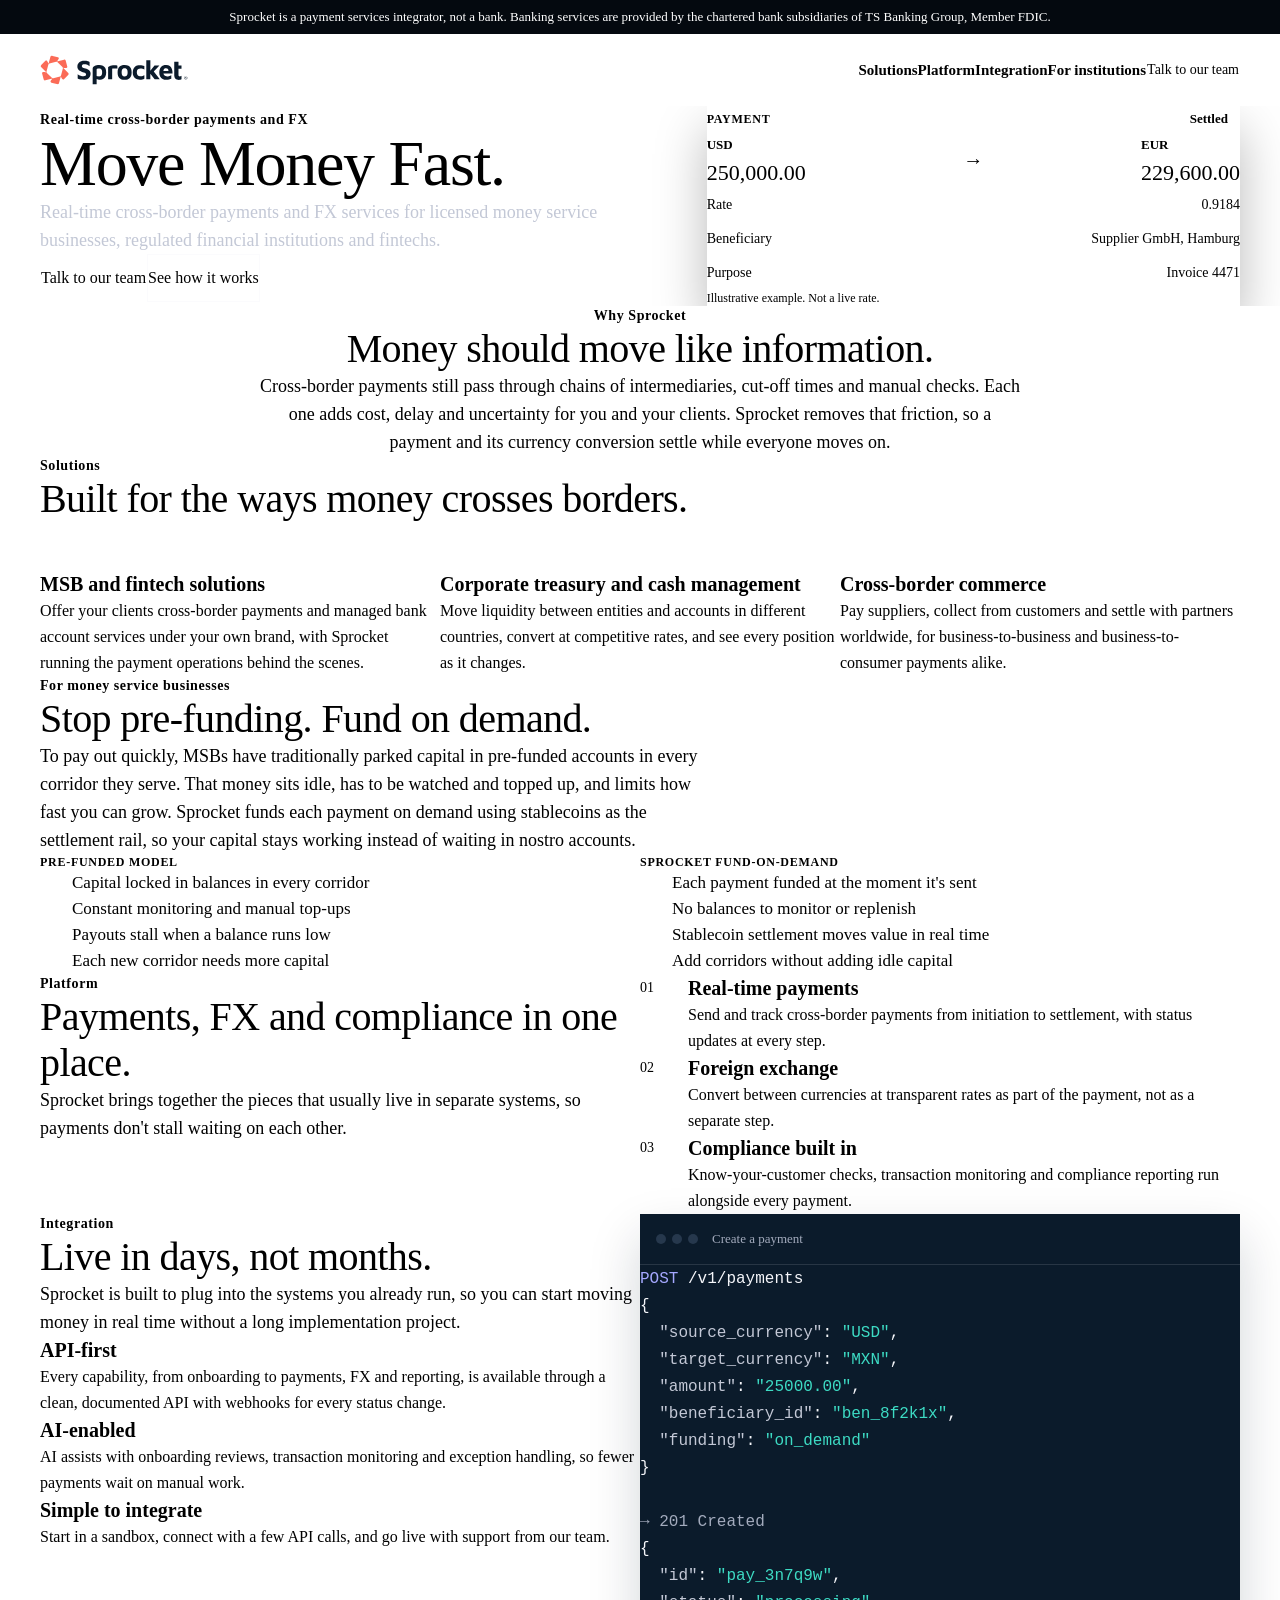
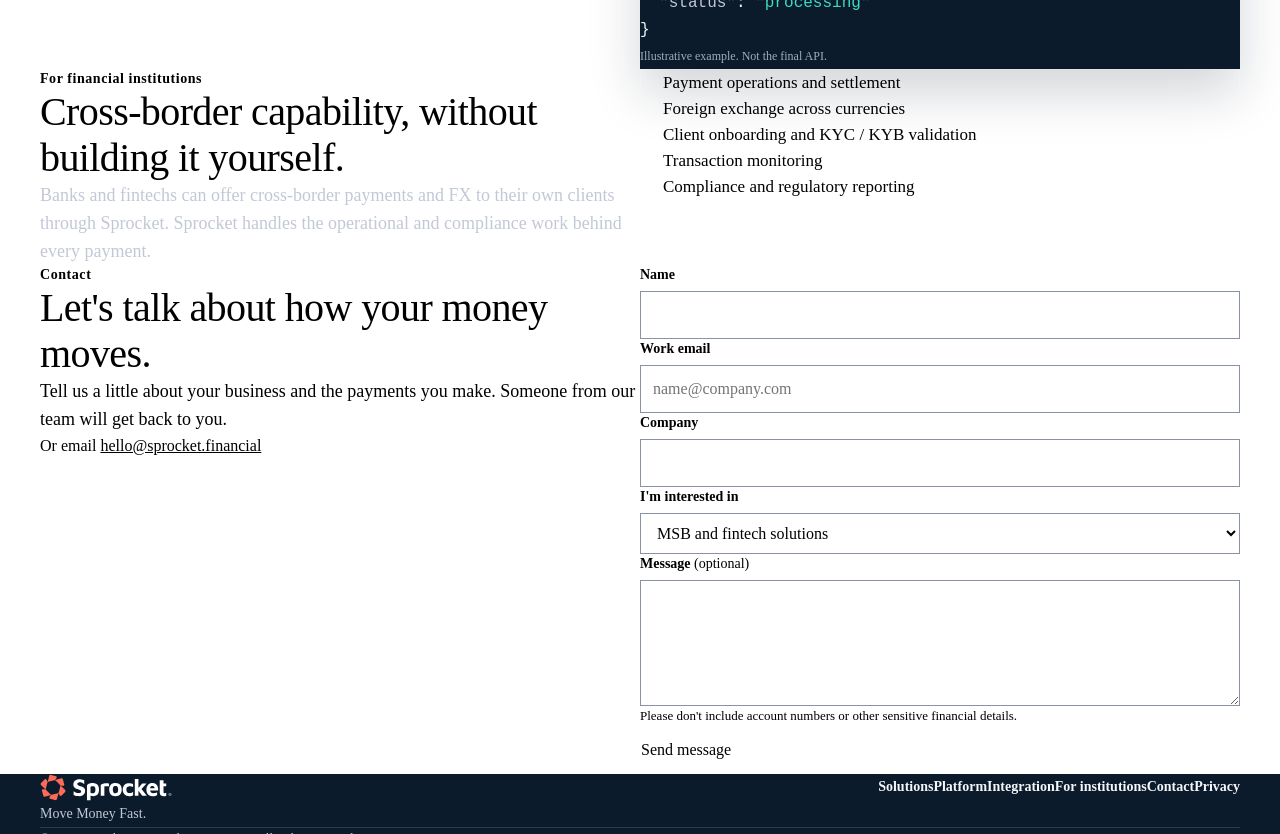
==== site/index.html @ 2cdcb0d5 "Add Sprocket marketing site and GitHub Pages deploy - site/: single-page responsive site (index.html" ====
<!doctype html>
<html lang="en">
<head>
<meta charset="utf-8">
<meta name="viewport" content="width=device-width, initial-scale=1">
<title>Sprocket — Move Money Fast.</title>
<meta name="description" content="Real-time cross-border payments and FX services for licensed money service businesses, regulated financial institutions and fintechs.">
<meta property="og:title" content="Sprocket — Move Money Fast.">
<meta property="og:description" content="Real-time cross-border payments and FX for licensed money service businesses, regulated financial institutions and fintechs.">
<meta property="og:type" content="website">
<meta property="og:url" content="https://sprocket.financial/">
<meta name="theme-color" content="#0B1B2B">
<link rel="icon" href="assets/favicon.svg" type="image/svg+xml">
<link rel="stylesheet" href="style-guide/tokens.css">
<link rel="stylesheet" href="styles.css">
</head>
<body>
<a class="skip" href="#main">Skip to content</a>

<header class="site-header">
  <div class="disclosure-bar" role="note"><div class="wrap"><p>Sprocket is a payment services integrator, not a bank. Banking services are provided by the chartered bank subsidiaries of TS Banking Group, Member FDIC.</p></div></div>
  <div class="wrap header-row">
    <a class="brand" href="#top" aria-label="Sprocket home">
      <picture>
        <source srcset="assets/sprocket-logo-reversed.svg" media="(prefers-color-scheme: dark)">
        <img src="assets/sprocket-logo-color.svg" alt="Sprocket" width="148" height="30">
      </picture>
    </a>
    <button class="nav-toggle" aria-expanded="false" aria-controls="site-nav" aria-label="Open menu">
      <span></span><span></span>
    </button>
    <nav id="site-nav" class="site-nav" aria-label="Main">
      <a href="#solutions">Solutions</a>
      <a href="#platform">Platform</a>
      <a href="#integration">Integration</a>
      <a href="#institutions">For institutions</a>
      <a class="btn btn-primary btn-sm" href="#contact">Talk to our team</a>
    </nav>
  </div>
</header>

<main id="main">

<section class="hero" id="top">
  <div class="streaks" aria-hidden="true"><span></span><span></span><span></span><span></span><span></span></div>
  <div class="wrap hero-grid">
    <div class="hero-copy">
      <p class="eyebrow eyebrow-inverse">Real-time cross-border payments and FX</p>
      <h1>Move Money Fast.</h1>
      <p class="lede">Real-time cross-border payments and FX services for licensed money service businesses, regulated financial institutions and fintechs.</p>
      <div class="actions">
        <a class="btn btn-primary" href="#contact">Talk to our team</a>
        <a class="btn btn-ghost-inverse" href="#platform">See how it works</a>
      </div>
    </div>
    <div class="hero-card" aria-label="Example payment">
      <div class="card-top">
        <span class="label">Payment</span>
        <span class="pill pill-live"><span class="dot"></span>Settled</span>
      </div>
      <div class="pair">
        <div>
          <span class="ccy">USD</span>
          <span class="amount">250,000.00</span>
        </div>
        <span class="arrow" aria-hidden="true">→</span>
        <div>
          <span class="ccy">EUR</span>
          <span class="amount">229,600.00</span>
        </div>
      </div>
      <div class="card-row"><span>Rate</span><span class="mono">0.9184</span></div>
      <div class="card-row"><span>Beneficiary</span><span>Supplier GmbH, Hamburg</span></div>
      <div class="card-row"><span>Purpose</span><span>Invoice 4471</span></div>
      <p class="card-note">Illustrative example. Not a live rate.</p>
    </div>
  </div>
</section>

<section class="section idea">
  <div class="wrap narrow center">
    <p class="eyebrow">Why Sprocket</p>
    <h2>Money should move like information.</h2>
    <p class="body-l">Cross-border payments still pass through chains of intermediaries, cut-off times and manual checks. Each one adds cost, delay and uncertainty for you and your clients. Sprocket removes that friction, so a payment and its currency conversion settle while everyone moves on.</p>
  </div>
</section>

<section class="section alt" id="solutions">
  <div class="wrap">
    <div class="section-head">
      <p class="eyebrow">Solutions</p>
      <h2>Built for the ways money crosses borders.</h2>
    </div>
    <div class="cards">
      <article class="card">
        <div class="icon" aria-hidden="true"><svg viewBox="0 0 24 24"><rect x="3" y="6" width="18" height="13" rx="2"/><path d="M3 10h18M7 15h4"/><path d="M8 6V4h8v2"/></svg></div>
        <h3>MSB and fintech solutions</h3>
        <p>Offer your clients cross-border payments and managed bank account services under your own brand, with Sprocket running the payment operations behind the scenes.</p>
      </article>
      <article class="card">
        <div class="icon" aria-hidden="true"><svg viewBox="0 0 24 24"><path d="M3 21h18M5 21V8l7-4 7 4v13M9 21v-6h6v6M9 11h.01M15 11h.01"/></svg></div>
        <h3>Corporate treasury and cash management</h3>
        <p>Move liquidity between entities and accounts in different countries, convert at competitive rates, and see every position as it changes.</p>
      </article>
      <article class="card">
        <div class="icon" aria-hidden="true"><svg viewBox="0 0 24 24"><circle cx="12" cy="12" r="9"/><path d="M3 12h18M12 3c2.5 2.7 3.8 5.7 3.8 9s-1.3 6.3-3.8 9c-2.5-2.7-3.8-5.7-3.8-9S9.5 5.7 12 3z"/></svg></div>
        <h3>Cross-border commerce</h3>
        <p>Pay suppliers, collect from customers and settle with partners worldwide, for business-to-business and business-to-consumer payments alike.</p>
      </article>
    </div>
  </div>
</section>

<section class="section" id="fund-on-demand">
  <div class="wrap">
    <div class="section-head">
      <p class="eyebrow">For money service businesses</p>
      <h2>Stop pre-funding. Fund on demand.</h2>
      <p class="body-l">To pay out quickly, MSBs have traditionally parked capital in pre-funded accounts in every corridor they serve. That money sits idle, has to be watched and topped up, and limits how fast you can grow. Sprocket funds each payment on demand using stablecoins as the settlement rail, so your capital stays working instead of waiting in nostro accounts.</p>
    </div>
    <div class="compare">
      <div class="compare-col">
        <p class="label">Pre-funded model</p>
        <ul class="ticks ticks-off">
          <li>Capital locked in balances in every corridor</li>
          <li>Constant monitoring and manual top-ups</li>
          <li>Payouts stall when a balance runs low</li>
          <li>Each new corridor needs more capital</li>
        </ul>
      </div>
      <div class="compare-col compare-on">
        <p class="label">Sprocket fund-on-demand</p>
        <ul class="ticks">
          <li>Each payment funded at the moment it's sent</li>
          <li>No balances to monitor or replenish</li>
          <li>Stablecoin settlement moves value in real time</li>
          <li>Add corridors without adding idle capital</li>
        </ul>
      </div>
    </div>
  </div>
</section>

<section class="section alt" id="platform">
  <div class="wrap split">
    <div>
      <p class="eyebrow">Platform</p>
      <h2>Payments, FX and compliance in one place.</h2>
      <p class="body-l">Sprocket brings together the pieces that usually live in separate systems, so payments don't stall waiting on each other.</p>
    </div>
    <ul class="features">
      <li>
        <span class="num mono">01</span>
        <div><h3>Real-time payments</h3><p>Send and track cross-border payments from initiation to settlement, with status updates at every step.</p></div>
      </li>
      <li>
        <span class="num mono">02</span>
        <div><h3>Foreign exchange</h3><p>Convert between currencies at transparent rates as part of the payment, not as a separate step.</p></div>
      </li>
      <li>
        <span class="num mono">03</span>
        <div><h3>Compliance built in</h3><p>Know-your-customer checks, transaction monitoring and compliance reporting run alongside every payment.</p></div>
      </li>
    </ul>
  </div>
</section>

<section class="section integration" id="integration">
  <div class="wrap split">
    <div>
      <p class="eyebrow">Integration</p>
      <h2>Live in days, not months.</h2>
      <p class="body-l">Sprocket is built to plug into the systems you already run, so you can start moving money in real time without a long implementation project.</p>
      <ul class="points">
        <li><h3>API-first</h3><p>Every capability, from onboarding to payments, FX and reporting, is available through a clean, documented API with webhooks for every status change.</p></li>
        <li><h3>AI-enabled</h3><p>AI assists with onboarding reviews, transaction monitoring and exception handling, so fewer payments wait on manual work.</p></li>
        <li><h3>Simple to integrate</h3><p>Start in a sandbox, connect with a few API calls, and go live with support from our team.</p></li>
      </ul>
    </div>
    <figure class="code">
      <div class="code-bar"><span></span><span></span><span></span><em>Create a payment</em></div>
<pre><code><span class="k">POST</span> /v1/payments
{
  <span class="s">"source_currency"</span>: <span class="v">"USD"</span>,
  <span class="s">"target_currency"</span>: <span class="v">"MXN"</span>,
  <span class="s">"amount"</span>: <span class="v">"25000.00"</span>,
  <span class="s">"beneficiary_id"</span>: <span class="v">"ben_8f2k1x"</span>,
  <span class="s">"funding"</span>: <span class="v">"on_demand"</span>
}

<span class="c">→ 201 Created</span>
{
  <span class="s">"id"</span>: <span class="v">"pay_3n7q9w"</span>,
  <span class="s">"status"</span>: <span class="v">"processing"</span>
}</code></pre>
      <figcaption>Illustrative example. Not the final API.</figcaption>
    </figure>
  </div>
</section>

<section class="section inverse" id="institutions">
  <div class="wrap split">
    <div>
      <p class="eyebrow eyebrow-inverse">For financial institutions</p>
      <h2>Cross-border capability, without building it yourself.</h2>
      <p class="body-l">Banks and fintechs can offer cross-border payments and FX to their own clients through Sprocket. Sprocket handles the operational and compliance work behind every payment.</p>
    </div>
    <ul class="handles">
      <li><span class="check" aria-hidden="true"></span>Payment operations and settlement</li>
      <li><span class="check" aria-hidden="true"></span>Foreign exchange across currencies</li>
      <li><span class="check" aria-hidden="true"></span>Client onboarding and KYC / KYB validation</li>
      <li><span class="check" aria-hidden="true"></span>Transaction monitoring</li>
      <li><span class="check" aria-hidden="true"></span>Compliance and regulatory reporting</li>
    </ul>
  </div>
</section>

<section class="section" id="contact">
  <div class="wrap split">
    <div>
      <p class="eyebrow">Contact</p>
      <h2>Let's talk about how your money moves.</h2>
      <p class="body-l">Tell us a little about your business and the payments you make. Someone from our team will get back to you.</p>
      <p class="direct">Or email <a href="mailto:hello@sprocket.financial">hello@sprocket.financial</a></p>
    </div>
    <form class="form" id="contact-form" action="mailto:hello@sprocket.financial" method="post" enctype="text/plain">
      <div class="field"><label for="f-name">Name</label><input id="f-name" name="name" autocomplete="name" required></div>
      <div class="field"><label for="f-email">Work email</label><input id="f-email" name="email" type="email" autocomplete="email" placeholder="name@company.com" required></div>
      <div class="field"><label for="f-company">Company</label><input id="f-company" name="company" autocomplete="organization" required></div>
      <div class="field">
        <label for="f-type">I'm interested in</label>
        <select id="f-type" name="interest">
          <option>MSB and fintech solutions</option>
          <option>Corporate treasury and cash management</option>
          <option>Cross-border commerce</option>
          <option>Partnering as a financial institution</option>
          <option>Something else</option>
        </select>
      </div>
      <div class="field"><label for="f-msg">Message <span class="opt">(optional)</span></label><textarea id="f-msg" name="message" rows="4"></textarea></div>
      <p class="form-note">Please don't include account numbers or other sensitive financial details.</p>
      <button class="btn btn-primary" type="submit">Send message</button>
    </form>
  </div>
</section>

</main>

<footer class="site-footer">
  <div class="wrap footer-grid">
    <div>
      <img src="assets/sprocket-logo-reversed.svg" alt="Sprocket" width="132" height="27">
      <p class="tag">Move Money Fast.</p>
    </div>
    <nav class="footer-links" aria-label="Footer">
      <a href="#solutions">Solutions</a>
      <a href="#platform">Platform</a>
      <a href="#integration">Integration</a>
      <a href="#institutions">For institutions</a>
      <a href="#contact">Contact</a>
      <a href="privacy.html">Privacy</a>
    </nav>
  </div>
  <div class="wrap legal">
    <p>© <span id="year">2026</span> Sprocket Financial Services, Inc. All rights reserved.</p>
  </div>
</footer>

<script>
  (function () {
    var t = document.querySelector('.nav-toggle'), n = document.getElementById('site-nav');
    t.addEventListener('click', function () {
      var open = t.getAttribute('aria-expanded') === 'true';
      t.setAttribute('aria-expanded', String(!open));
      t.setAttribute('aria-label', open ? 'Open menu' : 'Close menu');
      n.classList.toggle('open', !open);
    });
    n.addEventListener('click', function (e) {
      if (e.target.tagName === 'A') { n.classList.remove('open'); t.setAttribute('aria-expanded', 'false'); }
    });
    document.getElementById('year').textContent = new Date().getFullYear();
  })();
</script>
</body>
</html>
---- site/styles.css ----
/* Sprocket site styles. Colors, fonts, spacing and radii come from style-guide/tokens.css. */

*, *::before, *::after { box-sizing: border-box; }
html { scroll-behavior: smooth; scroll-padding-top: 128px; }
body {
  margin: 0;
  background: var(--surface);
  color: var(--ink);
  font-family: var(--font-sans);
  font-size: 16px;
  line-height: 26px;
  -webkit-font-smoothing: antialiased;
}
img { max-width: 100%; display: block; }
a { color: var(--indigo-text); }
h1, h2, h3 { font-family: var(--font-display); color: inherit; margin: 0; }
h1 { font-size: clamp(40px, 6vw, 64px); line-height: 1.06; font-weight: 500; letter-spacing: -0.02em; }
h2 { font-size: clamp(30px, 4vw, 40px); line-height: 1.15; font-weight: 500; letter-spacing: -0.015em; }
h3 { font-size: 20px; line-height: 28px; font-weight: 700; }
p { margin: 0; }
.mono { font-family: var(--font-mono); }
.body-l { font-size: 18px; line-height: 28px; font-weight: 300; color: var(--ink-muted); }

.skip { position: absolute; left: -999px; top: 8px; background: var(--indigo); color: var(--on-indigo); padding: 8px 16px; border-radius: var(--radius-pill); z-index: 100; }
.skip:focus { left: 16px; }
:focus-visible { outline: 2px solid var(--focus-ring); outline-offset: 2px; }

.wrap { max-width: 1200px; margin: 0 auto; padding: 0 var(--space-6); }
.narrow { max-width: 760px; }
.center { text-align: center; }
.section { padding: var(--space-24) 0; }
.section.alt { background: var(--surface-subtle); }
.section-head { max-width: 680px; margin-bottom: var(--space-12); }
.section-head h2 { margin-top: var(--space-3); }
.section-head .body-l { margin-top: var(--space-6); }

.eyebrow { font-size: 14px; line-height: 20px; font-weight: 600; letter-spacing: 0.04em; color: var(--coral-text); margin-bottom: var(--space-3); }
.eyebrow-inverse { color: var(--coral); }
.label { font-size: 12px; line-height: 16px; font-weight: 600; letter-spacing: 0.06em; text-transform: uppercase; color: var(--ink-muted); }

/* Buttons */
.btn {
  display: inline-flex; align-items: center; justify-content: center;
  height: 48px; padding: 0 var(--space-6);
  border-radius: var(--radius-pill); border: 1px solid transparent;
  font: 600 15px/1 var(--font-sans); text-decoration: none; cursor: pointer;
  transition: background-color .15s ease, border-color .15s ease;
}
.btn-sm { height: 40px; padding: 0 var(--space-4); font-size: 14px; }
.btn-primary { background: var(--indigo); color: var(--on-indigo); }
.btn-primary:hover { background: var(--indigo-hover); }
.btn-ghost-inverse { color: var(--ink-on-inverse); border-color: rgba(245, 246, 250, .4); }
.btn-ghost-inverse:hover { border-color: var(--ink-on-inverse); }

/* Disclosure bar */
.disclosure-bar { background: #04090F; color: #FFFFFF; }
.disclosure-bar p { font-size: 13px; line-height: 18px; padding: 8px 0; text-align: center; }

/* Header */
.site-header { position: sticky; top: 0; z-index: 50; background: var(--surface); border-bottom: 1px solid var(--line); }
.header-row { position: relative; display: flex; align-items: center; justify-content: space-between; height: 72px; }
.brand img { width: 148px; height: auto; }
.site-nav { display: flex; align-items: center; gap: var(--space-8); }
.site-nav a:not(.btn) { color: var(--ink); text-decoration: none; font-weight: 600; font-size: 15px; }
.site-nav a:not(.btn):hover { color: var(--indigo-text); }
.nav-toggle { display: none; background: none; border: 0; width: 44px; height: 44px; padding: 10px; cursor: pointer; }
.nav-toggle span { display: block; height: 2px; background: var(--ink); margin: 6px 0; border-radius: 2px; transition: transform .2s ease; }
.nav-toggle[aria-expanded="true"] span:first-child { transform: translateY(4px) rotate(45deg); }
.nav-toggle[aria-expanded="true"] span:last-child { transform: translateY(-4px) rotate(-45deg); }

/* Hero */
.hero { position: relative; overflow: hidden; background: var(--surface-inverse); color: var(--ink-on-inverse); padding: var(--space-24) 0; }
.hero-grid { position: relative; display: grid; grid-template-columns: minmax(0, 1.25fr) minmax(0, 1fr); gap: var(--space-16); align-items: center; }
.hero h1 { margin-bottom: var(--space-6); }
.lede { font-size: 18px; line-height: 28px; font-weight: 300; color: #C3C8D6; max-width: 560px; }
.actions { display: flex; flex-wrap: wrap; gap: var(--space-3); margin-top: var(--space-8); }

.streaks { position: absolute; right: -40px; bottom: 56px; width: 46%; display: grid; gap: 10px; justify-items: end; opacity: .9; }
.streaks span { height: 8px; border-radius: var(--radius-pill); background: var(--indigo); }
.streaks span:nth-child(1) { width: 40%; }
.streaks span:nth-child(2) { width: 72%; }
.streaks span:nth-child(3) { width: 28%; background: var(--velocity); }
.streaks span:nth-child(4) { width: 88%; }
.streaks span:nth-child(5) { width: 56%; }

.hero-card {
  position: relative; background: var(--surface); color: var(--ink);
  border-radius: var(--radius-lg); padding: var(--space-6);
  box-shadow: 0 24px 48px rgba(0, 0, 0, .28);
}
.card-top { display: flex; justify-content: space-between; align-items: center; margin-bottom: var(--space-6); }
.pill { display: inline-flex; align-items: center; gap: 6px; height: 26px; padding: 0 12px; border-radius: var(--radius-pill); font-size: 13px; font-weight: 600; }
.pill-live { background: var(--velocity); color: var(--on-velocity); }
.dot { width: 6px; height: 6px; border-radius: 50%; background: var(--on-velocity); }
.pair { display: flex; align-items: center; justify-content: space-between; gap: var(--space-4); padding-bottom: var(--space-6); margin-bottom: var(--space-4); border-bottom: 1px solid var(--line); }
.ccy { display: block; font-size: 13px; font-weight: 600; color: var(--ink-muted); }
.amount { display: block; font-family: var(--font-mono); font-size: 22px; line-height: 30px; }
.arrow { color: var(--indigo-text); font-size: 20px; }
.card-row { display: flex; justify-content: space-between; gap: var(--space-4); font-size: 14px; line-height: 22px; padding: 6px 0; }
.card-row span:first-child { color: var(--ink-muted); }
.card-note { margin-top: var(--space-4); font-size: 12px; line-height: 16px; color: var(--ink-muted); }

/* Idea */
.idea h2 { margin-bottom: var(--space-6); }

/* Solution cards */
.cards { display: grid; grid-template-columns: repeat(3, minmax(0, 1fr)); gap: var(--space-6); }
.card { background: var(--surface); border: 1px solid var(--line); border-radius: var(--radius-md); padding: var(--space-8); }
.card h3 { margin: var(--space-6) 0 var(--space-3); }
.card p { color: var(--ink-muted); }
.icon { width: 48px; height: 48px; border-radius: var(--radius-md); background: var(--indigo); display: grid; place-items: center; }
.icon svg { width: 24px; height: 24px; fill: none; stroke: var(--on-indigo); stroke-width: 1.5; stroke-linecap: round; stroke-linejoin: round; }

/* Split sections */
.split { display: grid; grid-template-columns: minmax(0, 1fr) minmax(0, 1fr); gap: var(--space-16); align-items: start; }
.split h2 { margin-bottom: var(--space-6); }
.features { list-style: none; margin: 0; padding: 0; display: grid; gap: var(--space-6); }
.features li { display: grid; grid-template-columns: 48px minmax(0, 1fr); gap: var(--space-4); padding-bottom: var(--space-6); border-bottom: 1px solid var(--line); }
.features li:last-child { border-bottom: 0; }
.features h3 { margin-bottom: var(--space-2); }
.features p { color: var(--ink-muted); }
.num { color: var(--indigo-text); font-size: 14px; line-height: 28px; }

/* Fund on demand */
.compare { display: grid; grid-template-columns: repeat(2, minmax(0, 1fr)); gap: var(--space-6); }
.compare-col { border: 1px solid var(--line); border-radius: var(--radius-lg); padding: var(--space-8); }
.compare-on { background: var(--surface-inverse); color: var(--ink-on-inverse); border-color: transparent; }
.compare-on .label { color: var(--velocity); }
.ticks { list-style: none; margin: var(--space-4) 0 0; padding: 0; display: grid; gap: var(--space-3); }
.ticks li { position: relative; padding-left: 32px; font-size: 17px; line-height: 26px; }
.ticks li::before { content: ""; position: absolute; left: 0; top: 3px; width: 20px; height: 20px; border-radius: 50%; background: var(--velocity); }
.ticks li::after { content: ""; position: absolute; left: 7px; top: 6px; width: 5px; height: 10px; border: solid var(--on-velocity); border-width: 0 2px 2px 0; transform: rotate(45deg); }
.ticks-off li { color: var(--ink-muted); }
.ticks-off li::before { background: var(--surface-subtle); border: 1px solid var(--line); }
.ticks-off li::after { left: 6px; top: 12px; width: 9px; height: 0; border-width: 0 0 2px 0; border-color: var(--ink-muted); transform: none; }

/* Integration */
.points { list-style: none; margin: var(--space-8) 0 0; padding: 0; display: grid; gap: var(--space-6); }
.points h3 { margin-bottom: var(--space-2); }
.points p { color: var(--ink-muted); }
.code { margin: 0; background: #0B1B2B; border-radius: var(--radius-lg); overflow: hidden; box-shadow: 0 24px 48px rgba(11, 27, 43, .18); }
.code-bar { display: flex; align-items: center; gap: 6px; padding: 12px 16px; border-bottom: 1px solid rgba(245, 246, 250, .12); }
.code-bar span { width: 10px; height: 10px; border-radius: 50%; background: #26384D; }
.code-bar em { margin-left: 8px; font-style: normal; font-size: 13px; color: #A3ABBD; }
.code pre { margin: 0; padding: var(--space-6); overflow-x: auto; font: 400 14px/22px var(--font-mono); color: #F5F6FA; }
.code .k { color: #A5A8FF; } .code .s { color: #C3C8D6; } .code .v { color: #3DDBC4; } .code .c { color: #A3ABBD; }
.code figcaption { padding: 0 var(--space-6) var(--space-4); font-size: 12px; color: #A3ABBD; }

/* Institutions */
.section.inverse { background: var(--surface-inverse); color: var(--ink-on-inverse); }
.inverse .body-l { color: #C3C8D6; }
.handles { list-style: none; margin: 0; padding: var(--space-8); display: grid; gap: var(--space-4); border: 1px solid rgba(245, 246, 250, .18); border-radius: var(--radius-lg); }
.handles li { display: flex; align-items: center; gap: var(--space-3); font-size: 17px; line-height: 26px; }
.check { flex: none; width: 22px; height: 22px; border-radius: 50%; background: var(--velocity); position: relative; }
.check::after { content: ""; position: absolute; left: 7px; top: 4px; width: 6px; height: 11px; border: solid var(--on-velocity); border-width: 0 2px 2px 0; transform: rotate(45deg); }

/* Contact */
.direct { margin-top: var(--space-6); color: var(--ink-muted); }
.form { display: grid; gap: var(--space-4); background: var(--surface-subtle); border-radius: var(--radius-lg); padding: var(--space-8); }
.field { display: grid; gap: 6px; }
.field label { font-size: 14px; line-height: 20px; font-weight: 600; }
.opt { font-weight: 400; color: var(--ink-muted); }
.field input, .field select, .field textarea {
  font: 400 16px/24px var(--font-sans); color: var(--ink);
  background: var(--surface); border: 1px solid #8A93A6; border-radius: var(--radius-sm);
  padding: 10px 12px; width: 100%;
}
.field textarea { resize: vertical; }
.field input:focus, .field select:focus, .field textarea:focus { outline: 2px solid var(--focus-ring); outline-offset: 1px; border-color: var(--indigo); }
.form-note { font-size: 13px; line-height: 20px; color: var(--ink-muted); }
.form .btn { justify-self: start; }

/* Footer */
.site-footer { background: #0B1B2B; color: #C3C8D6; padding: var(--space-16) 0 var(--space-8); }
.footer-grid { display: flex; justify-content: space-between; align-items: flex-start; gap: var(--space-8); flex-wrap: wrap; padding-bottom: var(--space-8); border-bottom: 1px solid rgba(245, 246, 250, .14); }
.site-footer .tag { margin-top: var(--space-3); font-size: 14px; }
.footer-links { display: flex; flex-wrap: wrap; gap: var(--space-6); }
.footer-links a { color: #F5F6FA; text-decoration: none; font-size: 14px; font-weight: 600; }
.footer-links a:hover { text-decoration: underline; }
.legal { padding-top: var(--space-6); display: grid; gap: var(--space-3); font-size: 13px; line-height: 20px; }
.placeholder { background: #FDB022; color: #0B1B2B; padding: 0 4px; border-radius: 3px; font-weight: 600; }

/* Responsive */
@media (max-width: 960px) {
  .hero-grid, .split { grid-template-columns: minmax(0, 1fr); gap: var(--space-12); }
  .cards, .compare { grid-template-columns: minmax(0, 1fr); }
  .streaks { width: 70%; bottom: 24px; opacity: .5; }
  .section, .hero { padding: var(--space-16) 0; }
}
@media (max-width: 760px) {
  .wrap { padding: 0 var(--space-4); }
  .nav-toggle { display: block; }
  .site-nav {
    display: none; position: absolute; top: 100%; left: calc(-1 * var(--space-4)); right: calc(-1 * var(--space-4));
    flex-direction: column; align-items: stretch; gap: 0;
    background: var(--surface); border-bottom: 1px solid var(--line); padding: var(--space-2) var(--space-4) var(--space-6);
  }
  .site-nav.open { display: flex; }
  .site-nav a:not(.btn) { padding: var(--space-4) 0; border-bottom: 1px solid var(--line); }
  .site-nav .btn { margin-top: var(--space-4); height: 48px; }
  .section, .hero { padding: var(--space-12) 0; }
  .card, .form, .handles, .compare-col { padding: var(--space-6); }
  .pair .amount { font-size: 18px; }
}
@media (prefers-reduced-motion: reduce) { html { scroll-behavior: auto; } * { transition: none !important; } }
@media (max-width: 760px) { .disclosure-bar p { font-size: 12px; line-height: 16px; text-align: left; } html { scroll-padding-top: 140px; } }
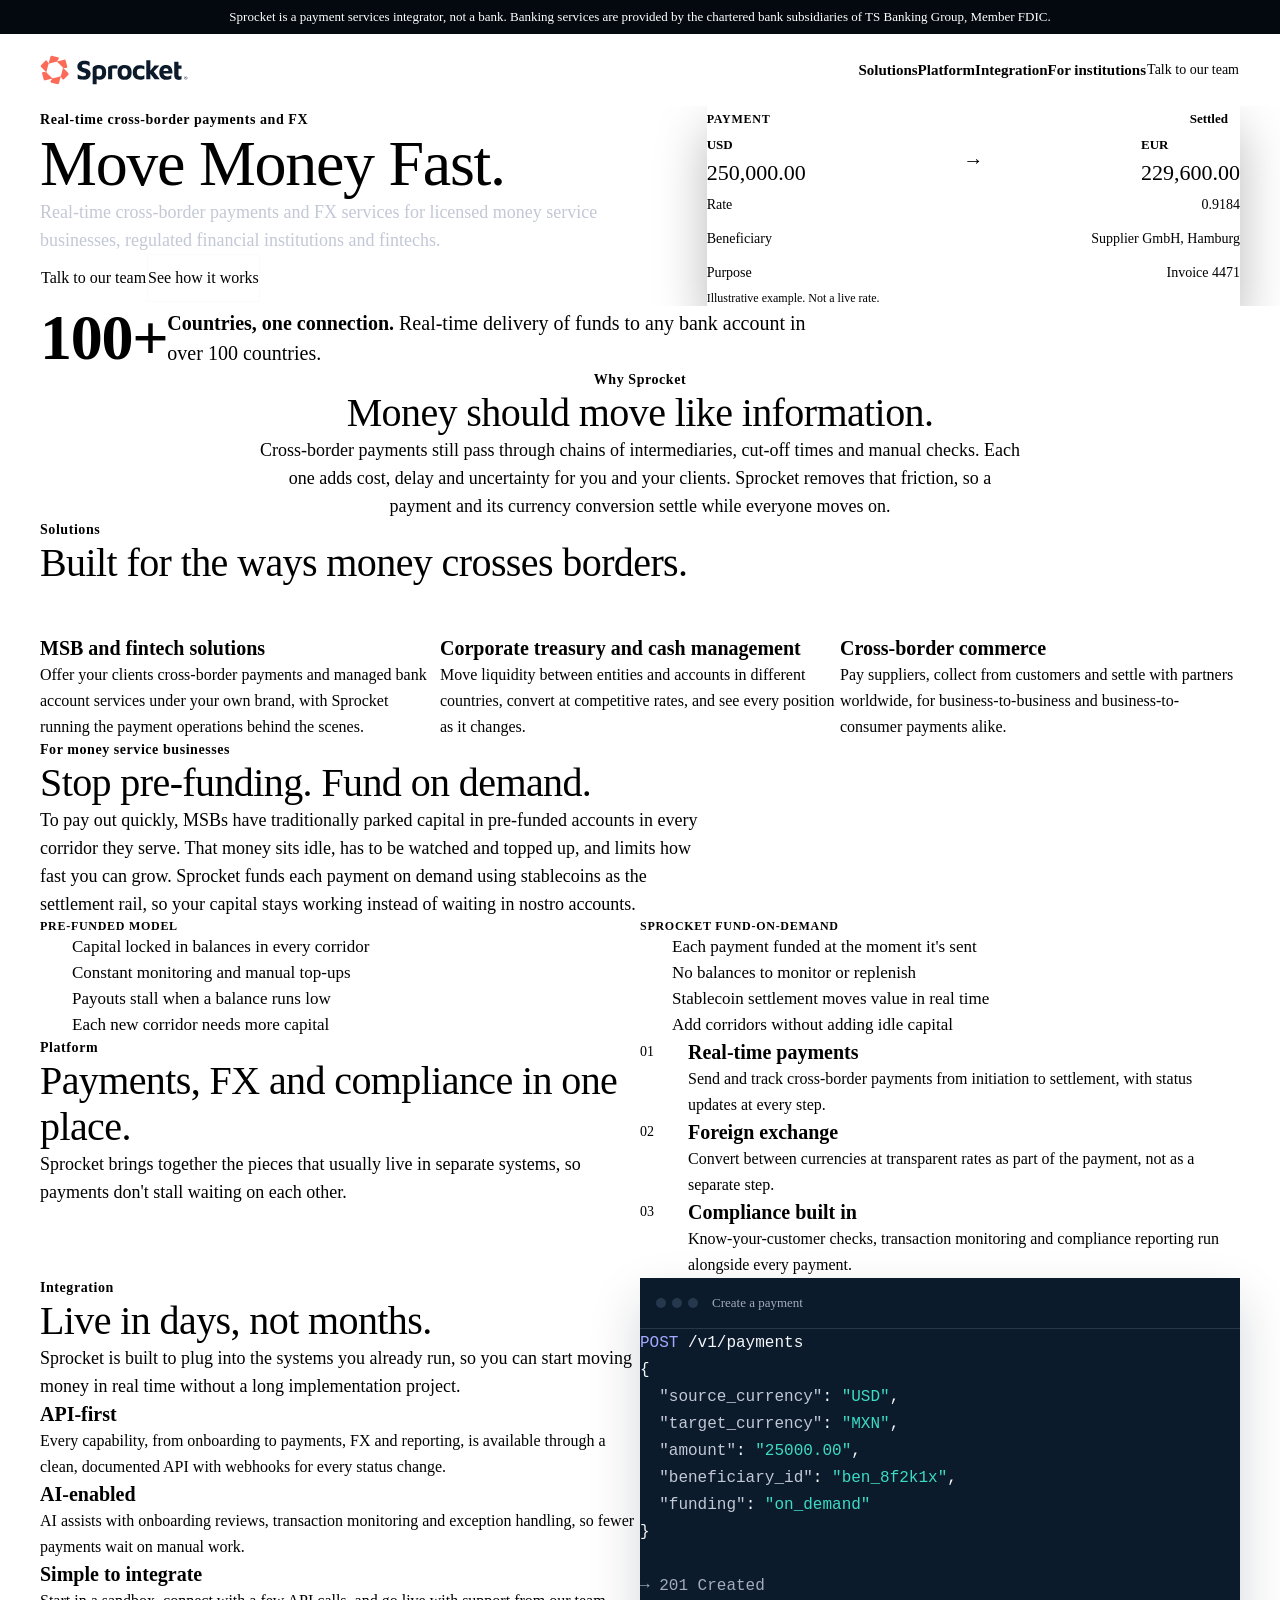
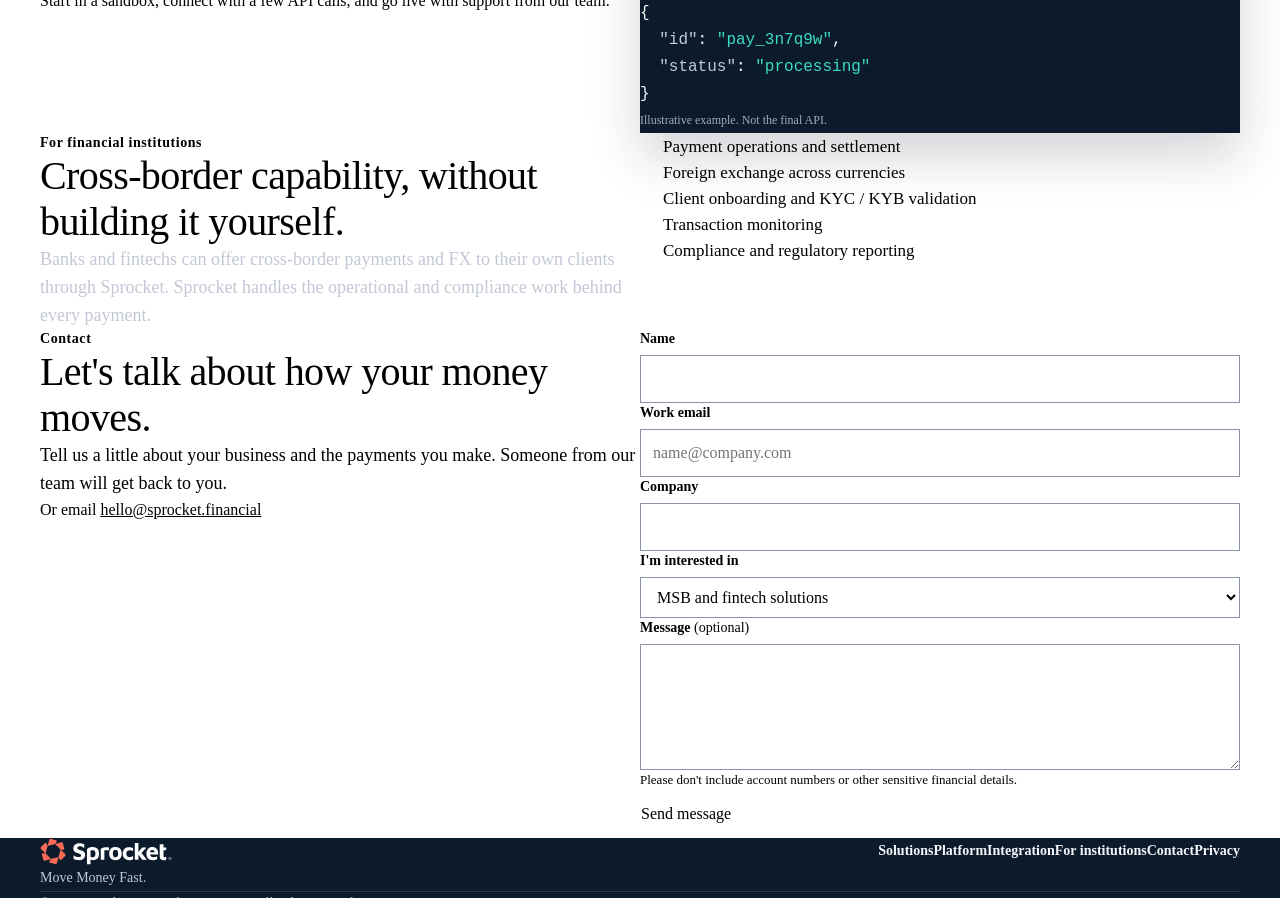
==== commit 8d0a3b51: "Add global coverage band to site Adds a band below the hero: real-time delivery of funds to any bank" ====
--- a/site/index.html
+++ b/site/index.html
@@ -77,6 +77,13 @@
   </div>
 </section>
 
+<section class="coverage" aria-label="Global coverage">
+  <div class="wrap coverage-row">
+    <p class="coverage-num">100+</p>
+    <p class="coverage-text"><strong>Countries, one connection.</strong> Real-time delivery of funds to any bank account in over 100 countries.</p>
+  </div>
+</section>
+
 <section class="section idea">
   <div class="wrap narrow center">
     <p class="eyebrow">Why Sprocket</p>
--- a/site/styles.css
+++ b/site/styles.css
@@ -99,6 +99,14 @@
 .card-row { display: flex; justify-content: space-between; gap: var(--space-4); font-size: 14px; line-height: 22px; padding: 6px 0; }
 .card-row span:first-child { color: var(--ink-muted); }
 .card-note { margin-top: var(--space-4); font-size: 12px; line-height: 16px; color: var(--ink-muted); }
+
+/* Coverage band */
+.coverage { background: var(--indigo); color: var(--on-indigo); padding: var(--space-8) 0; }
+.coverage-row { display: flex; align-items: center; gap: var(--space-8); }
+.coverage-num { font-family: var(--font-display); font-size: clamp(48px, 6vw, 64px); line-height: 1; font-weight: 600; letter-spacing: -0.02em; }
+.coverage-text { font-size: 20px; line-height: 30px; max-width: 640px; }
+.coverage-text strong { font-weight: 600; }
+@media (max-width: 600px) { .coverage-row { flex-direction: column; align-items: flex-start; gap: var(--space-3); } .coverage-text { font-size: 18px; line-height: 28px; } }
 
 /* Idea */
 .idea h2 { margin-bottom: var(--space-6); }
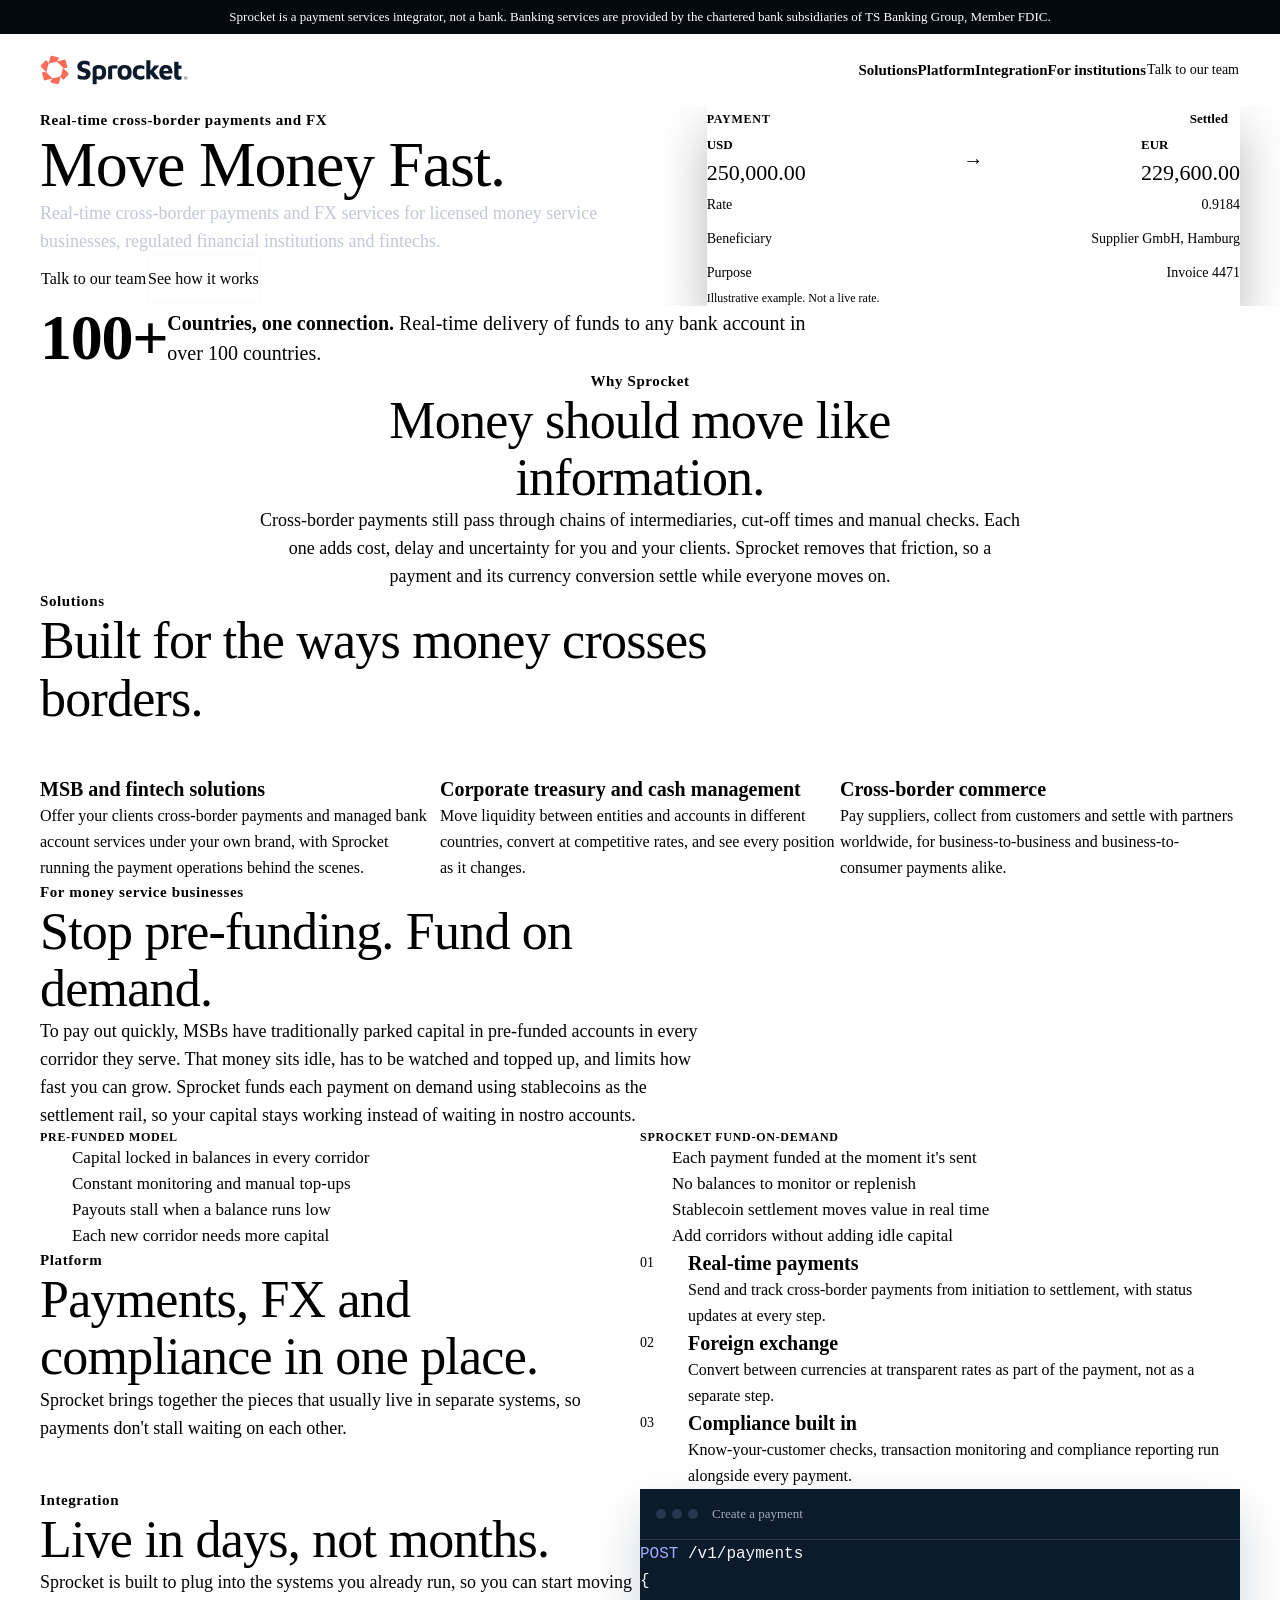
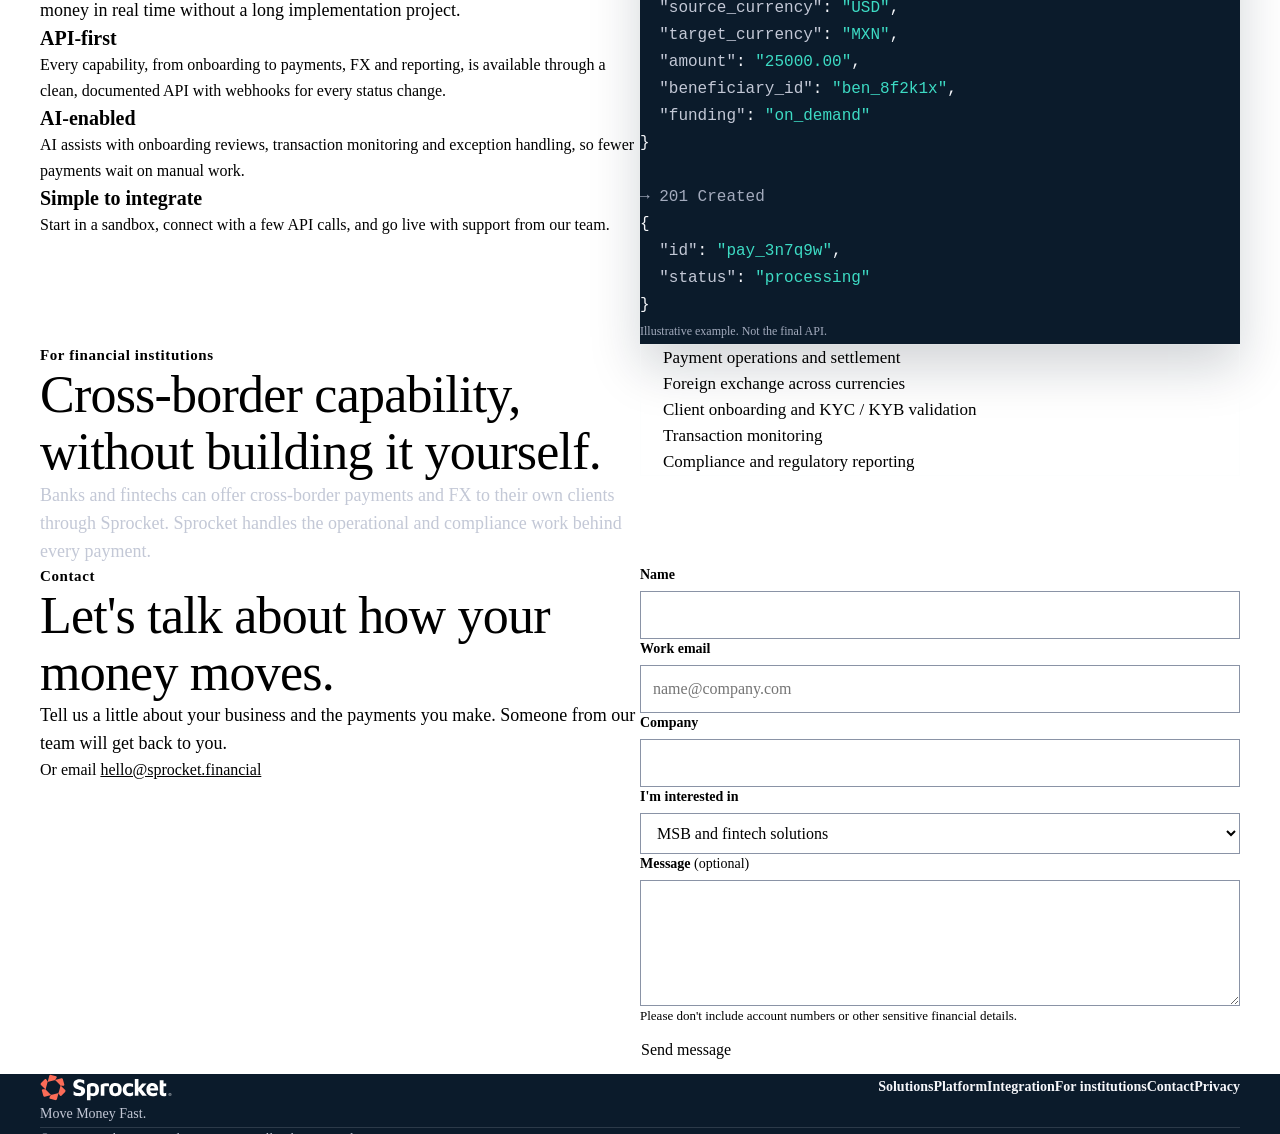
==== commit e126cfbc: "Pin header and disclosure banner to top; enlarge section headings - Header with disclosure banner is" ====
--- a/site/index.html
+++ b/site/index.html
@@ -288,5 +288,6 @@
     document.getElementById('year').textContent = new Date().getFullYear();
   })();
 </script>
+<script>(function(){var h=document.querySelector(".site-header");function f(){document.documentElement.style.setProperty("--header-h",h.offsetHeight+"px")}f();if(window.ResizeObserver)new ResizeObserver(f).observe(h);})();</script>
 </body>
 </html>
--- a/site/styles.css
+++ b/site/styles.css
@@ -1,9 +1,10 @@
 /* Sprocket site styles. Colors, fonts, spacing and radii come from style-guide/tokens.css. */
 
 *, *::before, *::after { box-sizing: border-box; }
-html { scroll-behavior: smooth; scroll-padding-top: 128px; }
+html { scroll-behavior: smooth; scroll-padding-top: calc(var(--header-h, 108px) + 16px); }
 body {
   margin: 0;
+  padding-top: var(--header-h, 108px);
   background: var(--surface);
   color: var(--ink);
   font-family: var(--font-sans);
@@ -15,7 +16,7 @@
 a { color: var(--indigo-text); }
 h1, h2, h3 { font-family: var(--font-display); color: inherit; margin: 0; }
 h1 { font-size: clamp(40px, 6vw, 64px); line-height: 1.06; font-weight: 500; letter-spacing: -0.02em; }
-h2 { font-size: clamp(30px, 4vw, 40px); line-height: 1.15; font-weight: 500; letter-spacing: -0.015em; }
+h2 { font-size: clamp(34px, 4.6vw, 52px); line-height: 1.1; font-weight: 500; letter-spacing: -0.015em; }
 h3 { font-size: 20px; line-height: 28px; font-weight: 700; }
 p { margin: 0; }
 .mono { font-family: var(--font-mono); }
@@ -34,7 +35,7 @@
 .section-head h2 { margin-top: var(--space-3); }
 .section-head .body-l { margin-top: var(--space-6); }
 
-.eyebrow { font-size: 14px; line-height: 20px; font-weight: 600; letter-spacing: 0.04em; color: var(--coral-text); margin-bottom: var(--space-3); }
+.eyebrow { font-size: 15px; line-height: 22px; font-weight: 600; letter-spacing: 0.04em; color: var(--coral-text); margin-bottom: var(--space-3); }
 .eyebrow-inverse { color: var(--coral); }
 .label { font-size: 12px; line-height: 16px; font-weight: 600; letter-spacing: 0.06em; text-transform: uppercase; color: var(--ink-muted); }
 
@@ -57,7 +58,7 @@
 .disclosure-bar p { font-size: 13px; line-height: 18px; padding: 8px 0; text-align: center; }
 
 /* Header */
-.site-header { position: sticky; top: 0; z-index: 50; background: var(--surface); border-bottom: 1px solid var(--line); }
+.site-header { position: fixed; top: 0; left: 0; right: 0; z-index: 50; background: var(--surface); border-bottom: 1px solid var(--line); }
 .header-row { position: relative; display: flex; align-items: center; justify-content: space-between; height: 72px; }
 .brand img { width: 148px; height: auto; }
 .site-nav { display: flex; align-items: center; gap: var(--space-8); }
@@ -211,4 +212,4 @@
   .pair .amount { font-size: 18px; }
 }
 @media (prefers-reduced-motion: reduce) { html { scroll-behavior: auto; } * { transition: none !important; } }
-@media (max-width: 760px) { .disclosure-bar p { font-size: 12px; line-height: 16px; text-align: left; } html { scroll-padding-top: 140px; } }
+@media (max-width: 760px) { .disclosure-bar p { font-size: 12px; line-height: 16px; text-align: left; } body { padding-top: var(--header-h, 136px); } }
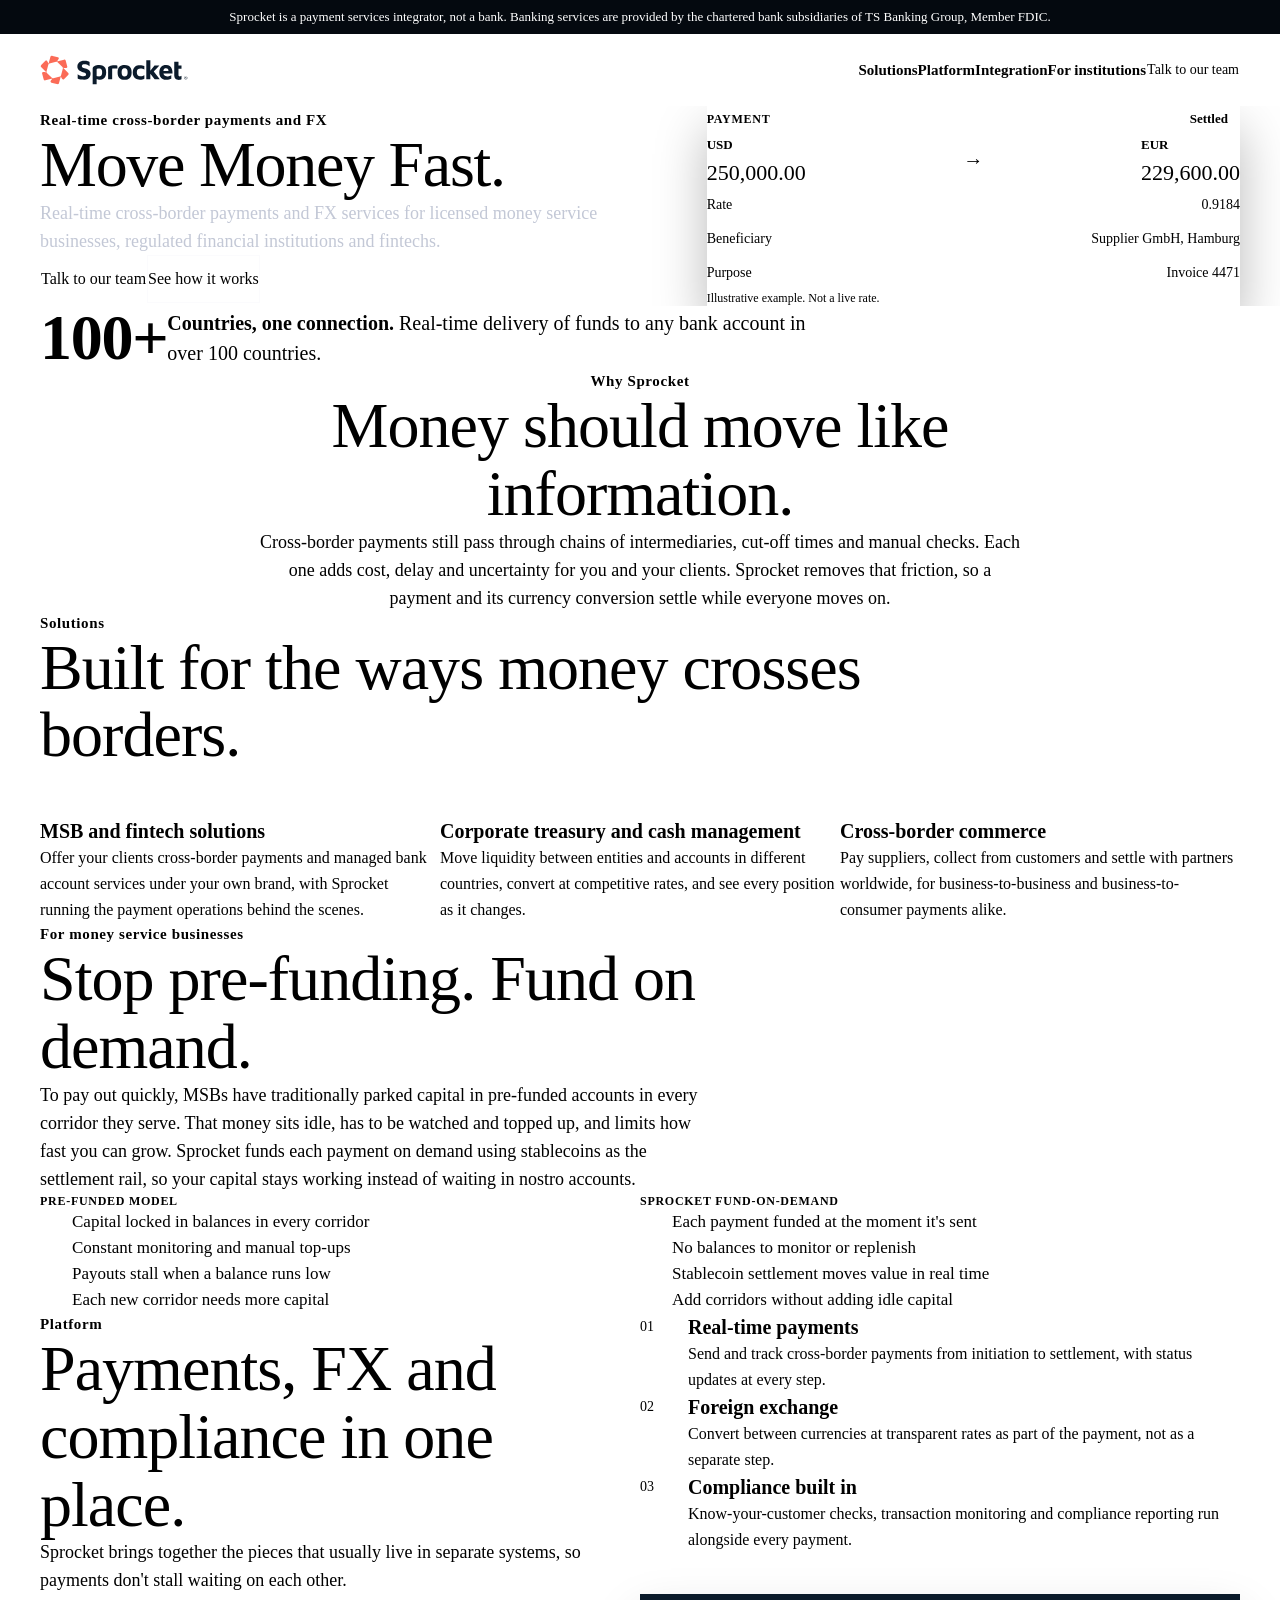
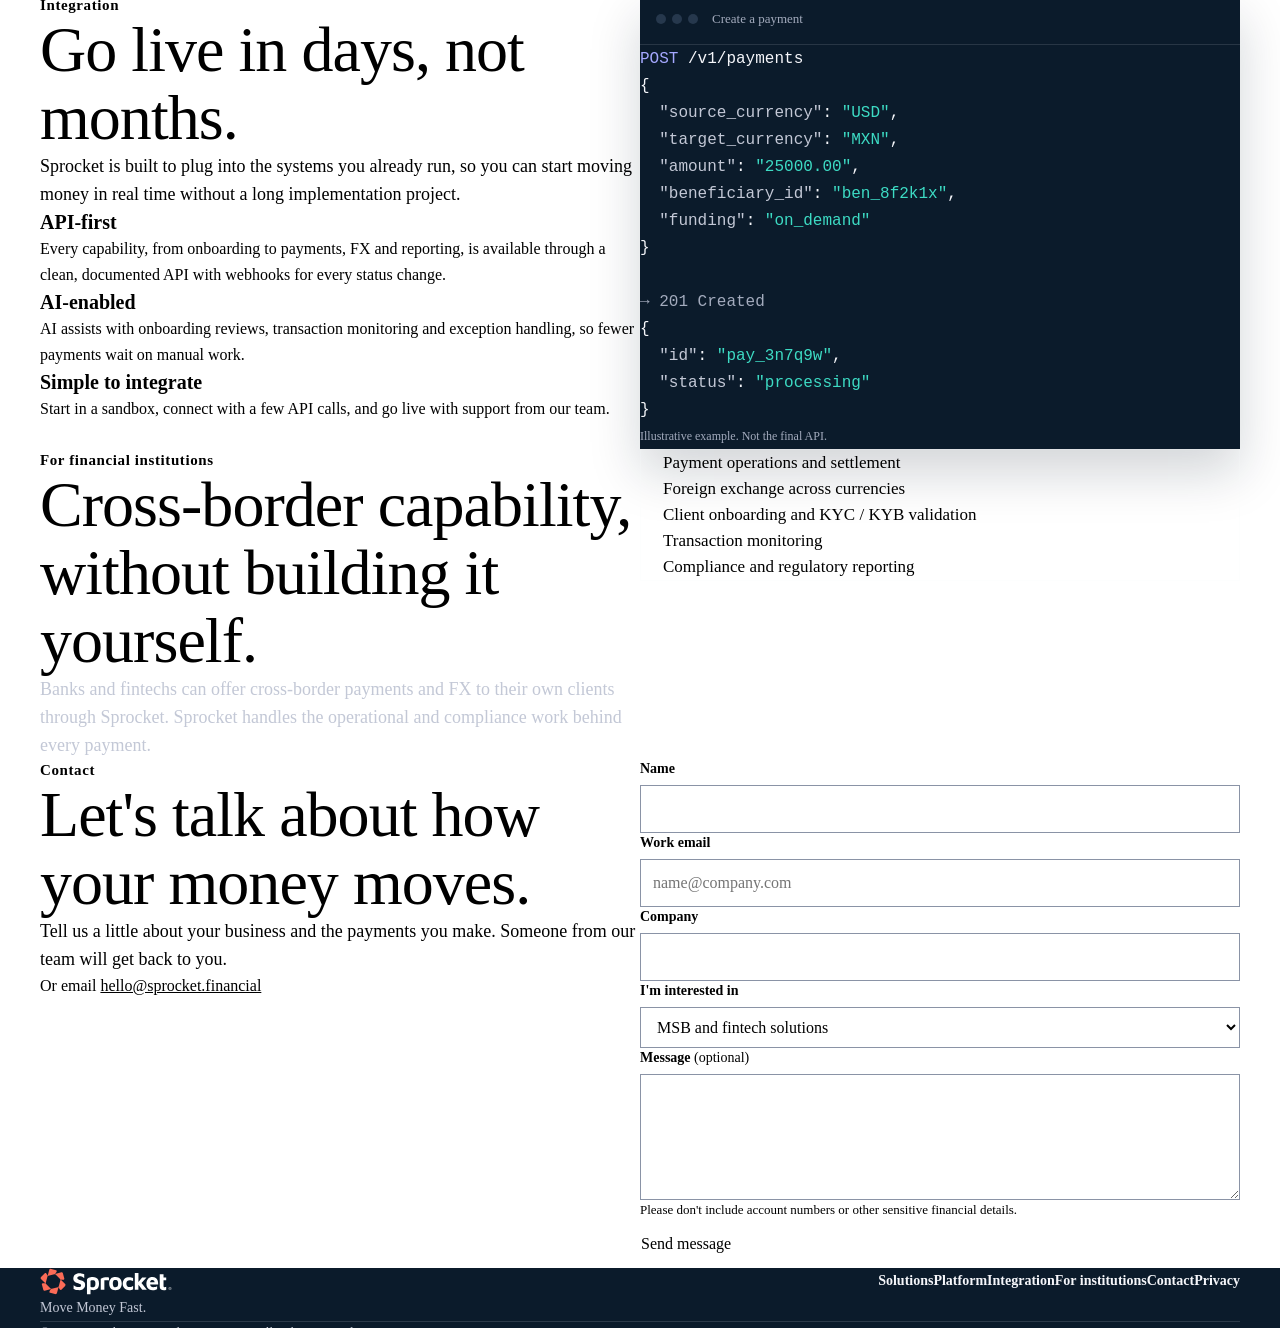
==== commit 260b21c5: "Larger section headings; retitle integration section - Section headings (h2) now scale up to 64px; s" ====
--- a/site/index.html
+++ b/site/index.html
@@ -176,7 +176,7 @@
   <div class="wrap split">
     <div>
       <p class="eyebrow">Integration</p>
-      <h2>Live in days, not months.</h2>
+      <h2>Go live in days, not months.</h2>
       <p class="body-l">Sprocket is built to plug into the systems you already run, so you can start moving money in real time without a long implementation project.</p>
       <ul class="points">
         <li><h3>API-first</h3><p>Every capability, from onboarding to payments, FX and reporting, is available through a clean, documented API with webhooks for every status change.</p></li>
--- a/site/styles.css
+++ b/site/styles.css
@@ -16,7 +16,7 @@
 a { color: var(--indigo-text); }
 h1, h2, h3 { font-family: var(--font-display); color: inherit; margin: 0; }
 h1 { font-size: clamp(40px, 6vw, 64px); line-height: 1.06; font-weight: 500; letter-spacing: -0.02em; }
-h2 { font-size: clamp(34px, 4.6vw, 52px); line-height: 1.1; font-weight: 500; letter-spacing: -0.015em; }
+h2 { font-size: clamp(38px, 5.4vw, 64px); line-height: 1.06; font-weight: 500; letter-spacing: -0.015em; }
 h3 { font-size: 20px; line-height: 28px; font-weight: 700; }
 p { margin: 0; }
 .mono { font-family: var(--font-mono); }
@@ -31,9 +31,9 @@
 .center { text-align: center; }
 .section { padding: var(--space-24) 0; }
 .section.alt { background: var(--surface-subtle); }
-.section-head { max-width: 680px; margin-bottom: var(--space-12); }
+.section-head { max-width: 880px; margin-bottom: var(--space-12); }
 .section-head h2 { margin-top: var(--space-3); }
-.section-head .body-l { margin-top: var(--space-6); }
+.section-head .body-l { margin-top: var(--space-6); max-width: 680px; }
 
 .eyebrow { font-size: 15px; line-height: 22px; font-weight: 600; letter-spacing: 0.04em; color: var(--coral-text); margin-bottom: var(--space-3); }
 .eyebrow-inverse { color: var(--coral); }
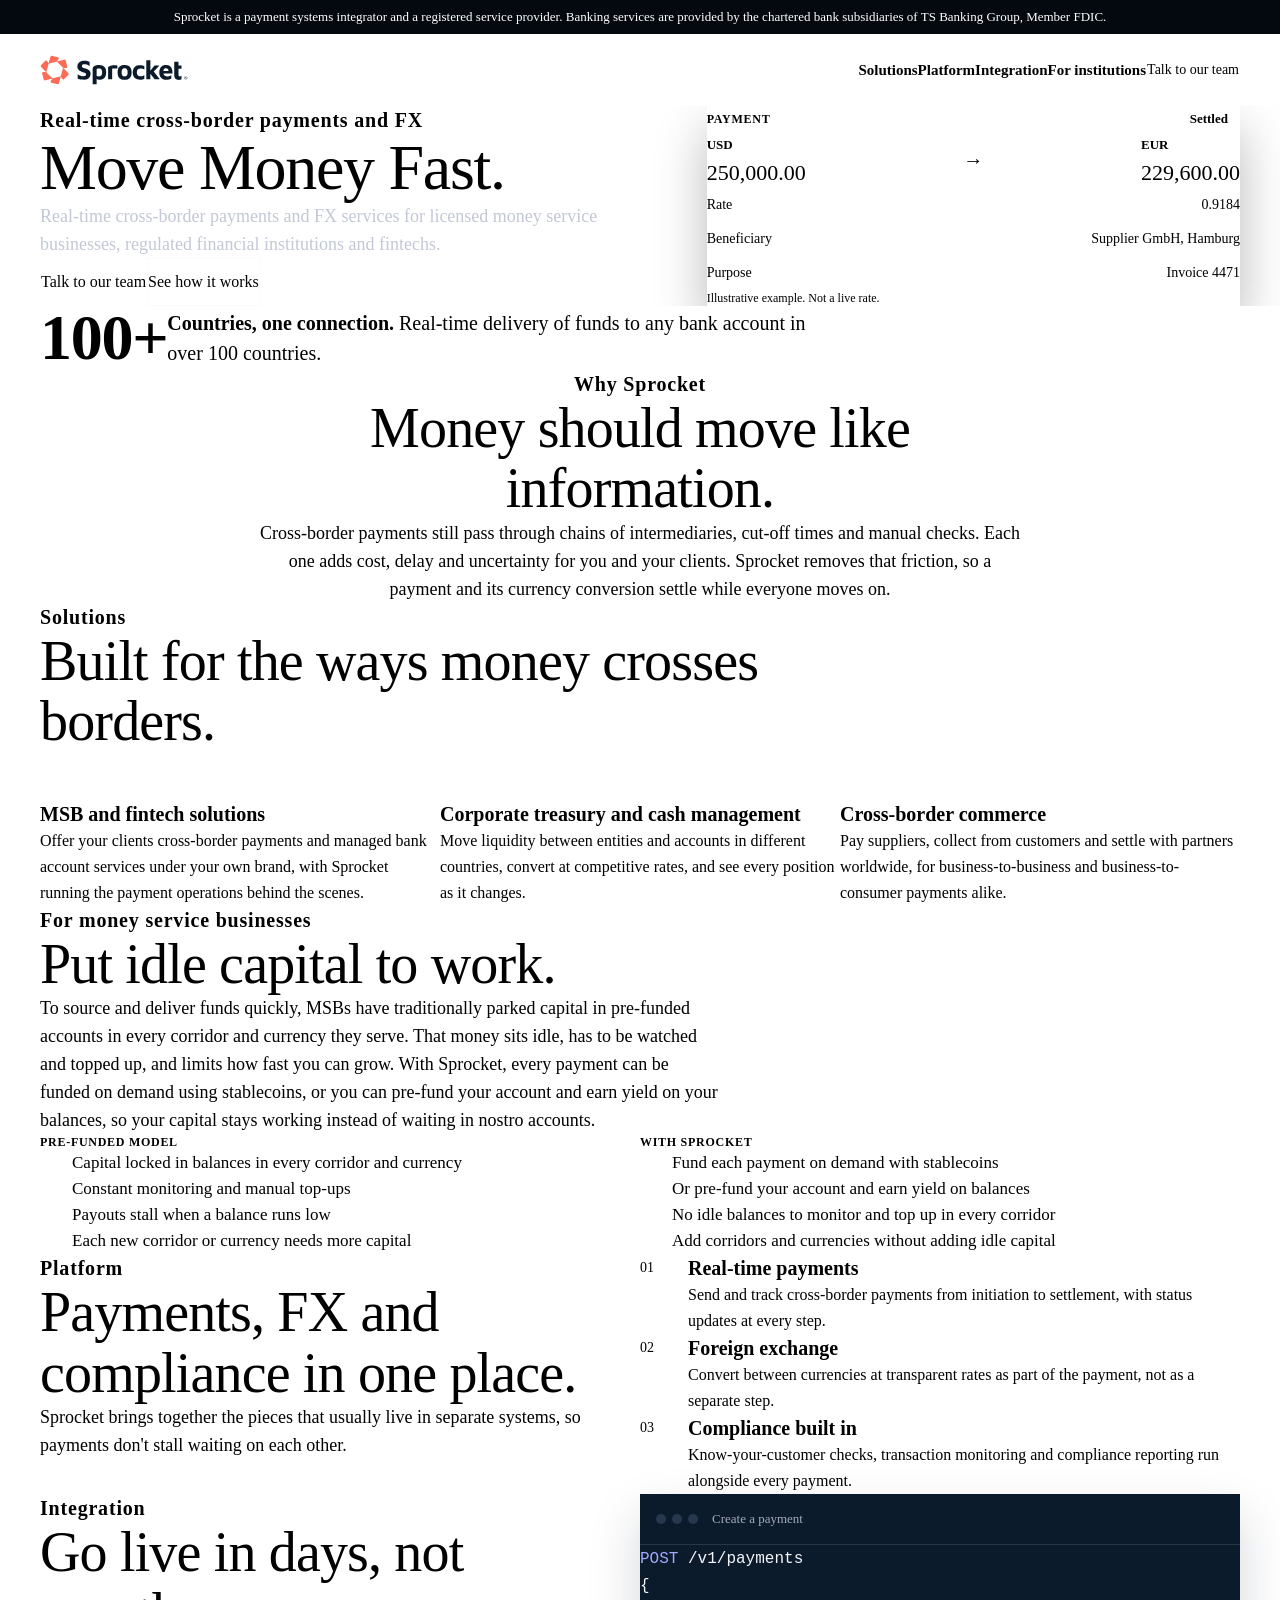
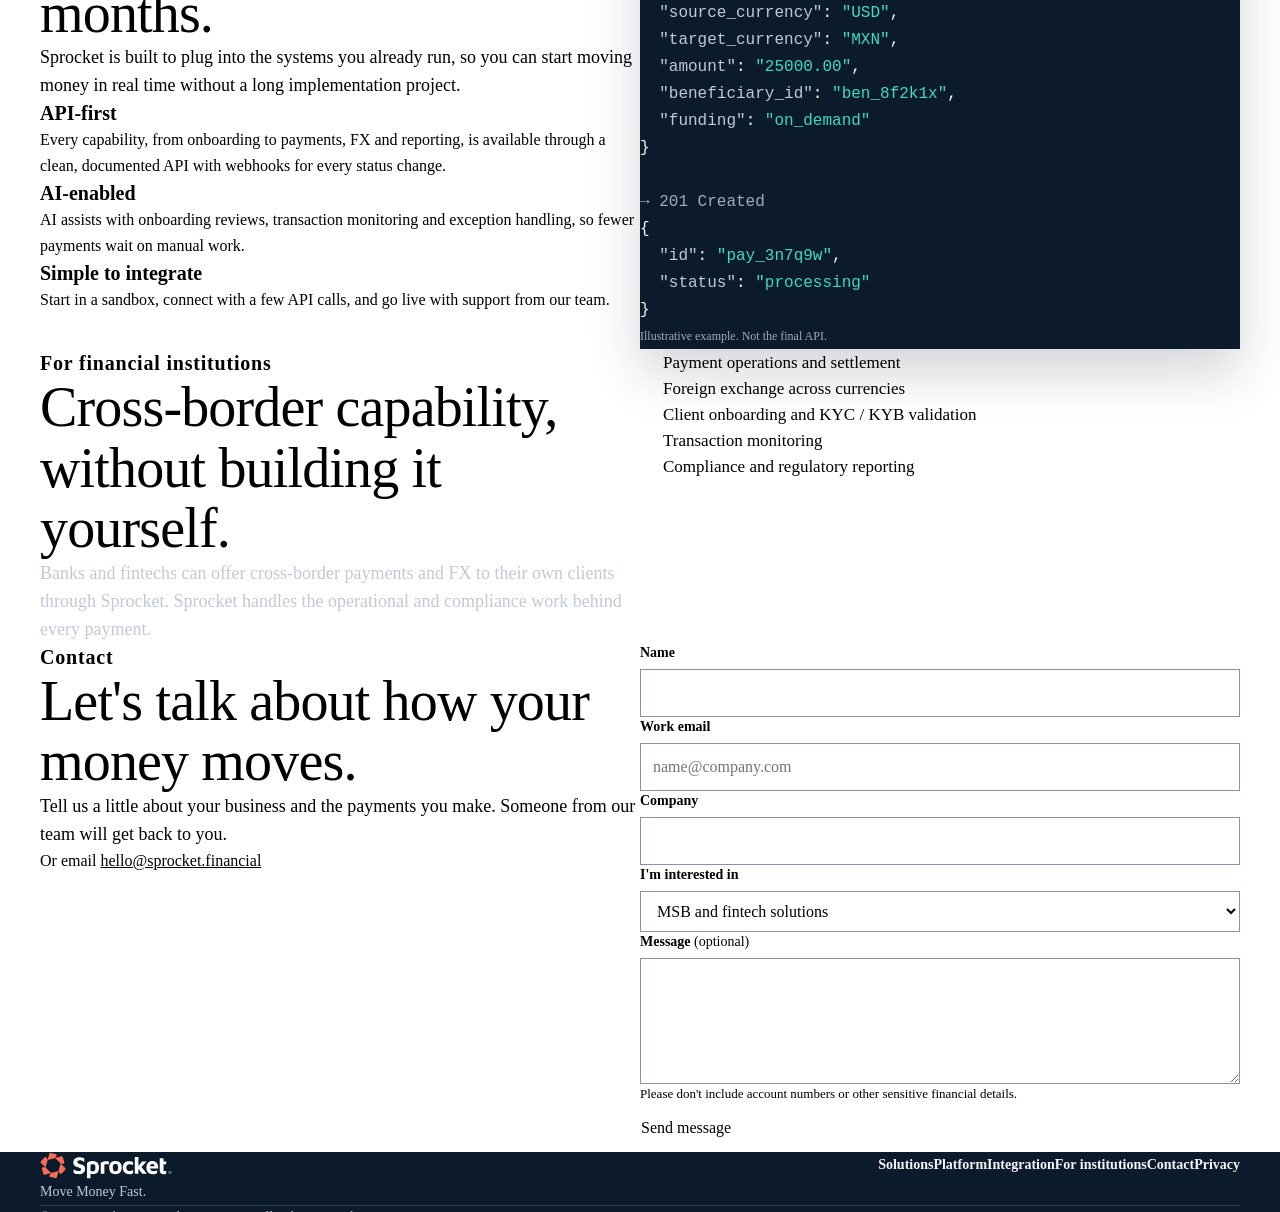
==== commit edfdbe65: "Update disclosure banner and MSB funding section - Banner: "Sprocket is a payment systems integrator" ====
--- a/site/index.html
+++ b/site/index.html
@@ -18,7 +18,7 @@
 <a class="skip" href="#main">Skip to content</a>
 
 <header class="site-header">
-  <div class="disclosure-bar" role="note"><div class="wrap"><p>Sprocket is a payment services integrator, not a bank. Banking services are provided by the chartered bank subsidiaries of TS Banking Group, Member FDIC.</p></div></div>
+  <div class="disclosure-bar" role="note"><div class="wrap"><p>Sprocket is a payment systems integrator and a registered service provider. Banking services are provided by the chartered bank subsidiaries of TS Banking Group, Member FDIC.</p></div></div>
   <div class="wrap header-row">
     <a class="brand" href="#top" aria-label="Sprocket home">
       <picture>
@@ -122,26 +122,26 @@
   <div class="wrap">
     <div class="section-head">
       <p class="eyebrow">For money service businesses</p>
-      <h2>Stop pre-funding. Fund on demand.</h2>
-      <p class="body-l">To pay out quickly, MSBs have traditionally parked capital in pre-funded accounts in every corridor they serve. That money sits idle, has to be watched and topped up, and limits how fast you can grow. Sprocket funds each payment on demand using stablecoins as the settlement rail, so your capital stays working instead of waiting in nostro accounts.</p>
+      <h2>Put idle capital to work.</h2>
+      <p class="body-l">To source and deliver funds quickly, MSBs have traditionally parked capital in pre-funded accounts in every corridor and currency they serve. That money sits idle, has to be watched and topped up, and limits how fast you can grow. With Sprocket, every payment can be funded on demand using stablecoins, or you can pre-fund your account and earn yield on your balances, so your capital stays working instead of waiting in nostro accounts.</p>
     </div>
     <div class="compare">
       <div class="compare-col">
         <p class="label">Pre-funded model</p>
         <ul class="ticks ticks-off">
-          <li>Capital locked in balances in every corridor</li>
+          <li>Capital locked in balances in every corridor and currency</li>
           <li>Constant monitoring and manual top-ups</li>
           <li>Payouts stall when a balance runs low</li>
-          <li>Each new corridor needs more capital</li>
+          <li>Each new corridor or currency needs more capital</li>
         </ul>
       </div>
       <div class="compare-col compare-on">
-        <p class="label">Sprocket fund-on-demand</p>
+        <p class="label">With Sprocket</p>
         <ul class="ticks">
-          <li>Each payment funded at the moment it's sent</li>
-          <li>No balances to monitor or replenish</li>
-          <li>Stablecoin settlement moves value in real time</li>
-          <li>Add corridors without adding idle capital</li>
+          <li>Fund each payment on demand with stablecoins</li>
+          <li>Or pre-fund your account and earn yield on balances</li>
+          <li>No idle balances to monitor and top up in every corridor</li>
+          <li>Add corridors and currencies without adding idle capital</li>
         </ul>
       </div>
     </div>
--- a/site/styles.css
+++ b/site/styles.css
@@ -16,7 +16,7 @@
 a { color: var(--indigo-text); }
 h1, h2, h3 { font-family: var(--font-display); color: inherit; margin: 0; }
 h1 { font-size: clamp(40px, 6vw, 64px); line-height: 1.06; font-weight: 500; letter-spacing: -0.02em; }
-h2 { font-size: clamp(38px, 5.4vw, 64px); line-height: 1.06; font-weight: 500; letter-spacing: -0.015em; }
+h2 { font-size: clamp(34px, 4.8vw, 56px); line-height: 1.08; font-weight: 500; letter-spacing: -0.015em; }
 h3 { font-size: 20px; line-height: 28px; font-weight: 700; }
 p { margin: 0; }
 .mono { font-family: var(--font-mono); }
@@ -32,10 +32,10 @@
 .section { padding: var(--space-24) 0; }
 .section.alt { background: var(--surface-subtle); }
 .section-head { max-width: 880px; margin-bottom: var(--space-12); }
-.section-head h2 { margin-top: var(--space-3); }
+.section-head h2 { margin-top: var(--space-2); }
 .section-head .body-l { margin-top: var(--space-6); max-width: 680px; }
 
-.eyebrow { font-size: 15px; line-height: 22px; font-weight: 600; letter-spacing: 0.04em; color: var(--coral-text); margin-bottom: var(--space-3); }
+.eyebrow { font-size: 20px; line-height: 28px; font-weight: 600; letter-spacing: 0.04em; color: var(--coral-text); margin-bottom: var(--space-3); }
 .eyebrow-inverse { color: var(--coral); }
 .label { font-size: 12px; line-height: 16px; font-weight: 600; letter-spacing: 0.06em; text-transform: uppercase; color: var(--ink-muted); }
 
@@ -212,4 +212,4 @@
   .pair .amount { font-size: 18px; }
 }
 @media (prefers-reduced-motion: reduce) { html { scroll-behavior: auto; } * { transition: none !important; } }
-@media (max-width: 760px) { .disclosure-bar p { font-size: 12px; line-height: 16px; text-align: left; } body { padding-top: var(--header-h, 136px); } }
+@media (max-width: 760px) { .eyebrow { font-size: 17px; line-height: 24px; } .disclosure-bar p { font-size: 12px; line-height: 16px; text-align: left; } body { padding-top: var(--header-h, 136px); } }
